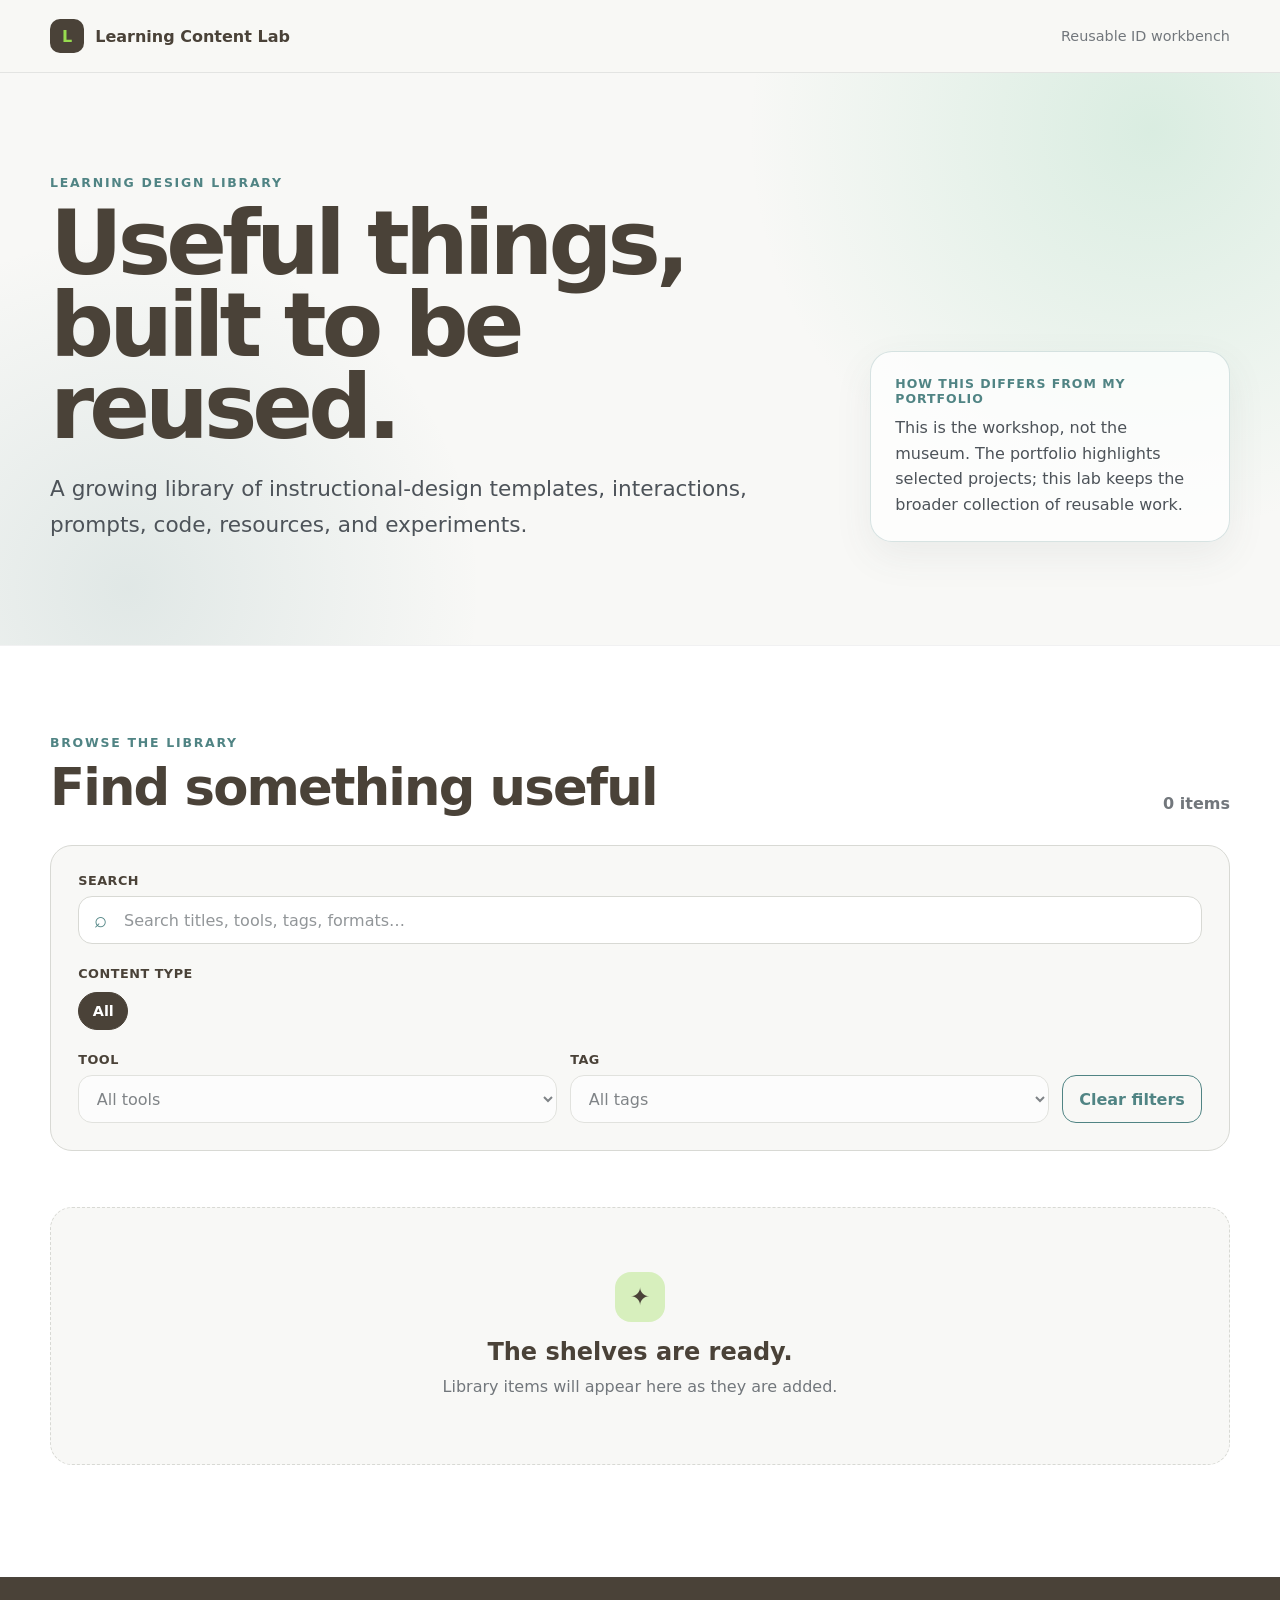
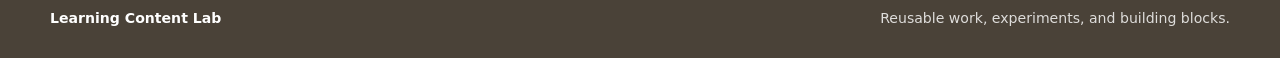
==== index.html @ 2f80a3a1 "Build Phase 3 public library interface" ====
<!doctype html>
<html lang="en">
<head>
  <meta charset="utf-8">
  <meta name="viewport" content="width=device-width, initial-scale=1">
  <meta name="description" content="Browse reusable instructional-design templates, interactions, prompts, code, resources, and experiments.">
  <meta name="theme-color" content="#f8f8f6">
  <title>Learning Content Lab</title>
  <link rel="stylesheet" href="css/styles.css">
</head>
<body>
  <header class="site-header">
    <div class="page-shell header-inner">
      <a class="brand" href="./" aria-label="Learning Content Lab home">
        <span class="brand-mark" aria-hidden="true">L</span>
        <span>Learning Content Lab</span>
      </a>
      <span class="header-note">Reusable ID workbench</span>
    </div>
  </header>

  <main>
    <section class="hero">
      <div class="page-shell hero-grid">
        <div>
          <p class="eyebrow">Learning design library</p>
          <h1>Useful things, built to be reused.</h1>
          <p class="lede">A growing library of instructional-design templates, interactions, prompts, code, resources, and experiments.</p>
        </div>
        <aside class="hero-note" aria-label="About this library">
          <p class="hero-note-label">How this differs from my portfolio</p>
          <p>This is the workshop, not the museum. The portfolio highlights selected projects; this lab keeps the broader collection of reusable work.</p>
        </aside>
      </div>
    </section>

    <section class="library-section" aria-labelledby="library-heading">
      <div class="page-shell">
        <div class="section-heading">
          <div>
            <p class="eyebrow">Browse the library</p>
            <h2 id="library-heading">Find something useful</h2>
          </div>
          <p id="results-count" class="results-count" aria-live="polite">Loading library…</p>
        </div>

        <div class="controls" aria-label="Library filters">
          <div class="search-field">
            <label for="library-search">Search</label>
            <div class="search-input-wrap">
              <span class="search-icon" aria-hidden="true">⌕</span>
              <input id="library-search" type="search" placeholder="Search titles, tools, tags, formats…" autocomplete="off">
            </div>
          </div>

          <div class="filter-group filter-group-wide">
            <span class="filter-label">Content type</span>
            <div id="content-type-filters" class="filter-pills" role="group" aria-label="Filter by content type">
              <button class="filter-pill is-active" type="button" data-value="all" aria-pressed="true">All</button>
            </div>
          </div>

          <div class="filter-row">
            <div class="select-field">
              <label for="tool-filter">Tool</label>
              <select id="tool-filter">
                <option value="all">All tools</option>
              </select>
            </div>
            <div class="select-field">
              <label for="tag-filter">Tag</label>
              <select id="tag-filter">
                <option value="all">All tags</option>
              </select>
            </div>
            <button id="clear-filters" class="clear-button" type="button">Clear filters</button>
          </div>
        </div>

        <div id="load-error" class="notice notice-error" hidden role="alert">
          <strong>The library could not be loaded.</strong>
          <span>Try refreshing the page. If the problem continues, the library data may need validation.</span>
        </div>

        <div id="library-grid" class="library-grid" aria-live="polite"></div>

        <div id="empty-state" class="empty-state" hidden>
          <span class="empty-mark" aria-hidden="true">✦</span>
          <h3 id="empty-title">The shelves are ready.</h3>
          <p id="empty-copy">Library items will appear here as they are added.</p>
        </div>

        <noscript>
          <div class="notice">JavaScript is required to browse and filter this library.</div>
        </noscript>
      </div>
    </section>
  </main>

  <footer class="site-footer">
    <div class="page-shell footer-inner">
      <p>Learning Content Lab</p>
      <p>Reusable work, experiments, and building blocks.</p>
    </div>
  </footer>

  <script src="js/library.js"></script>
</body>
</html>
---- css/styles.css ----
:root {
  --taupe: #4A4238;
  --charcoal: #4D5359;
  --pine-blue: #508484;
  --mint-leaf: #79C99E;
  --yellow-green: #97DB4F;
  --paper: #f8f8f6;
  --white: #ffffff;
  --soft: #eeefeb;
  --line: #d8d9d4;
  --muted: #72777c;
  --shadow: 0 14px 38px rgba(77, 83, 89, 0.08);
  --radius: 22px;
}

* {
  box-sizing: border-box;
}

html {
  scroll-behavior: smooth;
}

body {
  margin: 0;
  min-height: 100vh;
  font-family: Inter, ui-sans-serif, system-ui, -apple-system, BlinkMacSystemFont, "Segoe UI", sans-serif;
  color: var(--charcoal);
  background: var(--paper);
}

button,
input,
select {
  font: inherit;
}

button,
select {
  cursor: pointer;
}

button:focus-visible,
input:focus-visible,
select:focus-visible,
a:focus-visible {
  outline: 3px solid var(--yellow-green);
  outline-offset: 3px;
}

.page-shell {
  width: min(1180px, calc(100% - 2rem));
  margin: 0 auto;
}

.site-header {
  border-bottom: 1px solid rgba(77, 83, 89, 0.12);
  background: rgba(248, 248, 246, 0.94);
}

.header-inner,
.footer-inner {
  display: flex;
  align-items: center;
  justify-content: space-between;
  gap: 1rem;
}

.header-inner {
  min-height: 72px;
}

.brand {
  display: inline-flex;
  align-items: center;
  gap: 0.7rem;
  color: var(--taupe);
  font-weight: 800;
  text-decoration: none;
}

.brand-mark {
  display: grid;
  width: 34px;
  height: 34px;
  place-items: center;
  border-radius: 10px;
  background: var(--taupe);
  color: var(--yellow-green);
  font-weight: 900;
}

.header-note {
  color: var(--muted);
  font-size: 0.9rem;
}

.hero {
  padding: clamp(4rem, 8vw, 7rem) 0;
  background:
    radial-gradient(circle at 90% 10%, rgba(121, 201, 158, 0.24), transparent 32%),
    radial-gradient(circle at 10% 90%, rgba(80, 132, 132, 0.14), transparent 28%),
    var(--paper);
}

.hero-grid {
  display: grid;
  grid-template-columns: minmax(0, 1.55fr) minmax(280px, 0.75fr);
  gap: clamp(2rem, 6vw, 5rem);
  align-items: end;
}

.eyebrow {
  margin: 0 0 0.7rem;
  color: var(--pine-blue);
  font-size: 0.78rem;
  font-weight: 850;
  letter-spacing: 0.14em;
  text-transform: uppercase;
}

h1,
h2,
h3,
p {
  margin-top: 0;
}

h1 {
  max-width: 800px;
  margin-bottom: 1.4rem;
  color: var(--taupe);
  font-size: clamp(3rem, 7vw, 6.4rem);
  line-height: 0.92;
  letter-spacing: -0.055em;
}

h2 {
  margin-bottom: 0;
  color: var(--taupe);
  font-size: clamp(2rem, 4vw, 3.4rem);
  line-height: 1;
  letter-spacing: -0.035em;
}

.lede {
  max-width: 720px;
  margin-bottom: 0;
  color: var(--charcoal);
  font-size: clamp(1.08rem, 2vw, 1.35rem);
  line-height: 1.65;
}

.hero-note {
  padding: 1.5rem;
  border: 1px solid rgba(80, 132, 132, 0.22);
  border-radius: var(--radius);
  background: rgba(255, 255, 255, 0.7);
  box-shadow: var(--shadow);
}

.hero-note p:last-child {
  margin-bottom: 0;
  line-height: 1.6;
}

.hero-note-label {
  margin-bottom: 0.55rem;
  color: var(--pine-blue);
  font-size: 0.78rem;
  font-weight: 800;
  letter-spacing: 0.08em;
  text-transform: uppercase;
}

.library-section {
  padding: clamp(3.5rem, 7vw, 6rem) 0 7rem;
  border-top: 1px solid rgba(77, 83, 89, 0.08);
  background: var(--white);
}

.section-heading {
  display: flex;
  align-items: end;
  justify-content: space-between;
  gap: 2rem;
  margin-bottom: 2rem;
}

.results-count {
  margin: 0;
  color: var(--muted);
  font-weight: 700;
  white-space: nowrap;
}

.controls {
  display: grid;
  gap: 1.4rem;
  margin-bottom: 2rem;
  padding: clamp(1.15rem, 3vw, 1.7rem);
  border: 1px solid var(--line);
  border-radius: var(--radius);
  background: var(--paper);
}

.search-field,
.select-field {
  display: grid;
  gap: 0.5rem;
}

.search-field label,
.select-field label,
.filter-label {
  color: var(--taupe);
  font-size: 0.8rem;
  font-weight: 800;
  letter-spacing: 0.04em;
  text-transform: uppercase;
}

.search-input-wrap {
  position: relative;
}

.search-icon {
  position: absolute;
  top: 50%;
  left: 1rem;
  transform: translateY(-52%);
  color: var(--pine-blue);
  font-size: 1.4rem;
  pointer-events: none;
}

input[type="search"],
select {
  width: 100%;
  min-height: 48px;
  border: 1px solid var(--line);
  border-radius: 14px;
  color: var(--charcoal);
  background: var(--white);
}

input[type="search"] {
  padding: 0.75rem 1rem 0.75rem 2.8rem;
}

select {
  padding: 0.7rem 2.3rem 0.7rem 0.85rem;
}

input[type="search"]::placeholder {
  color: #929699;
}

.filter-group {
  display: grid;
  gap: 0.65rem;
}

.filter-pills {
  display: flex;
  flex-wrap: wrap;
  gap: 0.55rem;
}

.filter-pill {
  min-height: 38px;
  padding: 0.55rem 0.85rem;
  border: 1px solid var(--line);
  border-radius: 999px;
  color: var(--charcoal);
  background: var(--white);
  font-size: 0.9rem;
  font-weight: 700;
}

.filter-pill:hover {
  border-color: var(--pine-blue);
}

.filter-pill.is-active {
  border-color: var(--taupe);
  color: var(--white);
  background: var(--taupe);
}

.filter-row {
  display: grid;
  grid-template-columns: minmax(0, 1fr) minmax(0, 1fr) auto;
  gap: 0.85rem;
  align-items: end;
}

.clear-button {
  min-height: 48px;
  padding: 0.7rem 1rem;
  border: 1px solid var(--pine-blue);
  border-radius: 14px;
  color: var(--pine-blue);
  background: transparent;
  font-weight: 800;
}

.clear-button:hover {
  color: var(--white);
  background: var(--pine-blue);
}

.library-grid {
  display: grid;
  grid-template-columns: repeat(3, minmax(0, 1fr));
  gap: 1.2rem;
}

.library-card {
  display: flex;
  min-width: 0;
  min-height: 310px;
  flex-direction: column;
  padding: 1.45rem;
  border: 1px solid var(--line);
  border-radius: var(--radius);
  background: var(--white);
  box-shadow: 0 6px 20px rgba(77, 83, 89, 0.04);
}

.library-card:hover {
  transform: translateY(-2px);
  border-color: rgba(80, 132, 132, 0.55);
  box-shadow: var(--shadow);
}

.library-card.is-archived {
  opacity: 0.72;
  background: #f4f4f1;
}

.card-topline {
  display: flex;
  align-items: center;
  justify-content: space-between;
  gap: 0.75rem;
  margin-bottom: 1.25rem;
}

.card-type {
  color: var(--pine-blue);
  font-size: 0.76rem;
  font-weight: 850;
  letter-spacing: 0.07em;
  text-transform: uppercase;
}

.status-badge {
  flex: 0 0 auto;
  padding: 0.34rem 0.6rem;
  border-radius: 999px;
  color: var(--taupe);
  background: rgba(151, 219, 79, 0.28);
  font-size: 0.72rem;
  font-weight: 850;
  text-transform: capitalize;
}

.status-badge[data-status="experimental"] {
  background: rgba(121, 201, 158, 0.24);
}

.status-badge[data-status="archived"] {
  color: var(--muted);
  background: var(--soft);
}

.card-title {
  margin-bottom: 0.7rem;
  color: var(--taupe);
  font-size: 1.35rem;
  line-height: 1.15;
  letter-spacing: -0.02em;
}

.card-summary {
  margin-bottom: 1.2rem;
  color: var(--charcoal);
  line-height: 1.6;
}

.card-meta {
  display: grid;
  gap: 0.55rem;
  margin-top: auto;
  padding-top: 1rem;
  border-top: 1px solid var(--soft);
}

.meta-line {
  display: flex;
  flex-wrap: wrap;
  gap: 0.35rem 0.5rem;
  align-items: baseline;
  font-size: 0.84rem;
}

.meta-label {
  color: var(--muted);
  font-weight: 750;
}

.tag-list {
  display: flex;
  flex-wrap: wrap;
  gap: 0.4rem;
  margin-top: 0.9rem;
}

.tag-chip {
  padding: 0.3rem 0.5rem;
  border-radius: 8px;
  color: #405e5e;
  background: rgba(121, 201, 158, 0.17);
  font-size: 0.74rem;
  font-weight: 700;
}

.empty-state,
.notice {
  margin-top: 1.5rem;
  padding: clamp(2rem, 5vw, 4rem);
  border: 1px dashed var(--line);
  border-radius: var(--radius);
  text-align: center;
  background: var(--paper);
}

.empty-mark {
  display: inline-grid;
  width: 50px;
  height: 50px;
  margin-bottom: 1rem;
  place-items: center;
  border-radius: 16px;
  color: var(--taupe);
  background: rgba(151, 219, 79, 0.34);
  font-size: 1.5rem;
}

.empty-state h3 {
  margin-bottom: 0.5rem;
  color: var(--taupe);
  font-size: 1.5rem;
}

.empty-state p,
.notice span {
  margin-bottom: 0;
  color: var(--muted);
  line-height: 1.6;
}

.notice-error {
  border-style: solid;
  border-color: #d8aaaa;
  color: #7c3333;
  background: #fff6f6;
}

.notice-error strong,
.notice-error span {
  display: block;
}

.site-footer {
  padding: 2rem 0;
  border-top: 1px solid rgba(77, 83, 89, 0.12);
  background: var(--taupe);
  color: rgba(255, 255, 255, 0.82);
}

.footer-inner p {
  margin: 0;
  font-size: 0.88rem;
}

.footer-inner p:first-child {
  color: var(--white);
  font-weight: 800;
}

[hidden] {
  display: none !important;
}

@media (max-width: 900px) {
  .hero-grid {
    grid-template-columns: 1fr;
  }

  .hero-note {
    max-width: 620px;
  }

  .library-grid {
    grid-template-columns: repeat(2, minmax(0, 1fr));
  }
}

@media (max-width: 680px) {
  .page-shell {
    width: min(100% - 1.2rem, 1180px);
  }

  .header-note {
    display: none;
  }

  .hero {
    padding: 3.5rem 0;
  }

  h1 {
    font-size: clamp(2.8rem, 15vw, 4.4rem);
  }

  .section-heading,
  .footer-inner {
    align-items: flex-start;
    flex-direction: column;
  }

  .filter-row,
  .library-grid {
    grid-template-columns: 1fr;
  }

  .clear-button {
    width: 100%;
  }

  .library-card {
    min-height: 0;
  }
}

@media (prefers-reduced-motion: no-preference) {
  .library-card,
  .clear-button,
  .filter-pill {
    transition: transform 150ms ease, box-shadow 150ms ease, border-color 150ms ease, color 150ms ease, background-color 150ms ease;
  }
}
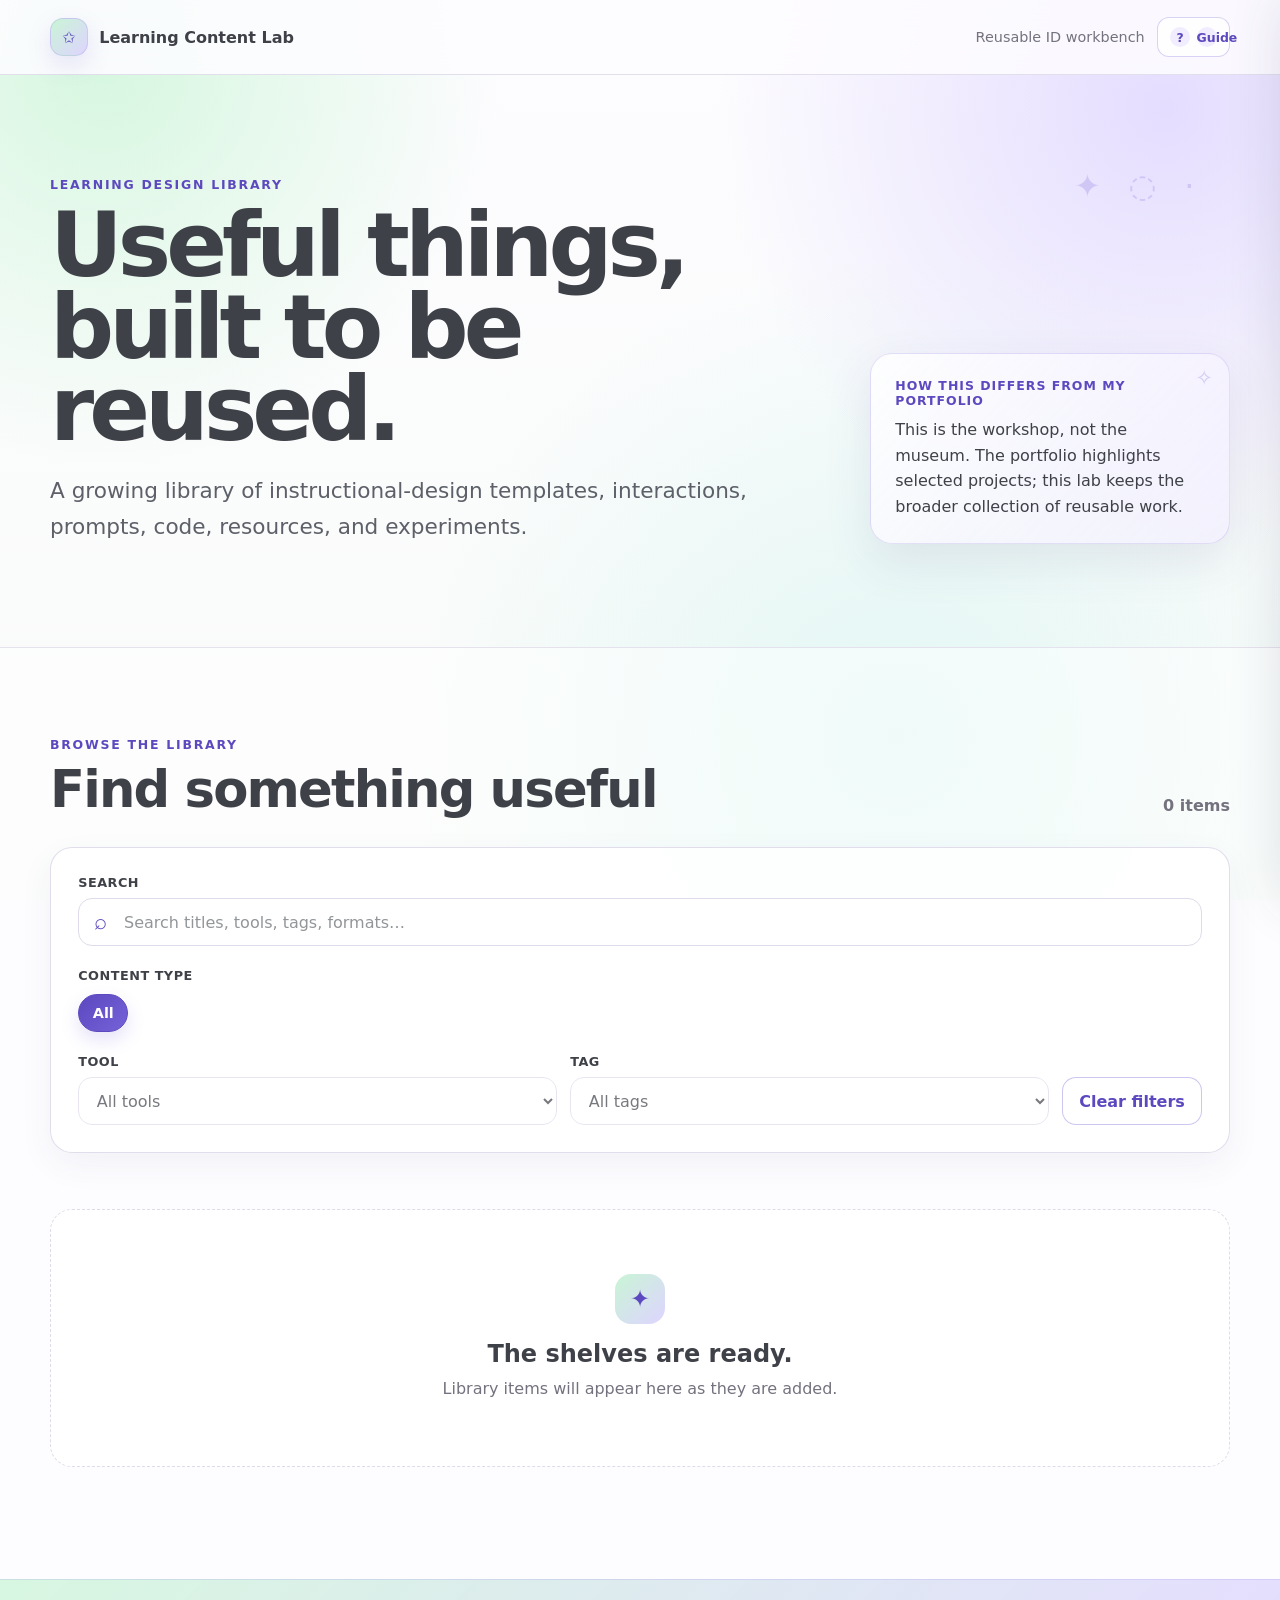
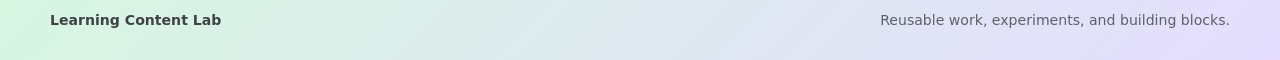
==== commit 50c13069: "Refresh public Lab design and add visitor guide" ====
--- a/index.html
+++ b/index.html
@@ -4,20 +4,58 @@
   <meta charset="utf-8">
   <meta name="viewport" content="width=device-width, initial-scale=1">
   <meta name="description" content="Browse reusable instructional-design templates, interactions, prompts, code, resources, and experiments.">
-  <meta name="theme-color" content="#f8f8f6">
+  <meta name="theme-color" content="#fbfaff">
   <title>Learning Content Lab</title>
   <link rel="stylesheet" href="css/styles.css">
+  <link rel="stylesheet" href="css/item-pages.css">
+  <link rel="stylesheet" href="css/card-thumbnails.css">
+  <link rel="stylesheet" href="css/public-lab-theme.css">
 </head>
 <body>
   <header class="site-header">
     <div class="page-shell header-inner">
       <a class="brand" href="./" aria-label="Learning Content Lab home">
-        <span class="brand-mark" aria-hidden="true">L</span>
+        <span class="brand-mark" aria-hidden="true">✩</span>
         <span>Learning Content Lab</span>
       </a>
-      <span class="header-note">Reusable ID workbench</span>
+      <div class="public-header-actions">
+        <span class="header-note">Reusable ID workbench</span>
+        <button class="public-guide-button" type="button" data-public-guide-open><span aria-hidden="true">?</span><span class="guide-label">Guide</span></button>
+      </div>
     </div>
   </header>
+
+  <div class="public-guide-scrim" data-public-guide-scrim hidden></div>
+  <aside class="public-guide-drawer" data-public-guide aria-hidden="true" aria-label="Learning Content Lab guide">
+    <div class="public-guide-drawer-header">
+      <div><p class="eyebrow">Visitor guide</p><h2>How to use the Lab</h2></div>
+      <button class="public-guide-close" type="button" data-public-guide-close aria-label="Close guide">×</button>
+    </div>
+    <p class="public-guide-intro">The Learning Content Lab is a public library of reusable instructional-design work: templates, interactions, prompts, job aids, code, frameworks, experiments, and other building blocks.</p>
+
+    <section class="public-guide-section">
+      <h3>Finding something useful</h3>
+      <ul class="public-guide-list">
+        <li><span>1</span><div><strong>Search naturally.</strong> Try a topic, tool, format, skill, or interaction type.</div></li>
+        <li><span>2</span><div><strong>Narrow it down.</strong> Filter by content type, tool, or tag when the library gets crowded.</div></li>
+        <li><span>3</span><div><strong>Open an item.</strong> Each item page can include a live preview, usage notes, reusable source files, and downloads.</div></li>
+      </ul>
+    </section>
+
+    <section class="public-guide-section">
+      <h3>What the status means</h3>
+      <div class="public-guide-legend">
+        <div><strong>Stable</strong><span>Ready to reuse, adapt, or share.</span></div>
+        <div><strong>Experimental</strong><span>Useful work that is still being tested or refined.</span></div>
+        <div><strong>Archived</strong><span>Kept for reference, but not actively maintained or recommended.</span></div>
+      </div>
+    </section>
+
+    <section class="public-guide-section">
+      <h3>Lab vs. portfolio</h3>
+      <p>The portfolio is the curated highlight reel. This Lab is the broader workbench: reusable pieces, experiments, templates, and practical building blocks that may never need a full case study.</p>
+    </section>
+  </aside>
 
   <main>
     <section class="hero">
@@ -105,5 +143,6 @@
   </footer>
 
   <script src="js/library.js"></script>
+  <script src="js/public-guide.js"></script>
 </body>
-</html>
+</html>
--- a/css/item-pages.css
+++ b/css/item-pages.css
@@ -0,0 +1,326 @@
+.card-actions {
+  display: flex;
+  margin-top: 1rem;
+  padding-top: 0.25rem;
+}
+
+.card-action-link,
+.button-link,
+.header-back {
+  display: inline-flex;
+  align-items: center;
+  justify-content: center;
+  min-height: 42px;
+  padding: 0.65rem 0.9rem;
+  border: 1px solid var(--pine-blue);
+  border-radius: 12px;
+  color: var(--pine-blue);
+  background: transparent;
+  font-weight: 800;
+  text-decoration: none;
+}
+
+.card-action-link:hover,
+.button-link:hover,
+.header-back:hover {
+  color: var(--white);
+  background: var(--pine-blue);
+}
+
+.card-action-link {
+  width: 100%;
+}
+
+.header-back {
+  min-height: 38px;
+  font-size: 0.86rem;
+}
+
+.item-hero {
+  padding: clamp(3.5rem, 7vw, 6.5rem) 0;
+  background:
+    radial-gradient(circle at 88% 10%, rgba(121, 201, 158, 0.24), transparent 30%),
+    var(--paper);
+}
+
+.item-hero-grid,
+.item-content-grid {
+  display: grid;
+  grid-template-columns: minmax(0, 1.6fr) minmax(280px, 0.7fr);
+  gap: clamp(2rem, 6vw, 5rem);
+}
+
+.item-hero-grid {
+  align-items: end;
+}
+
+.item-topline {
+  display: flex;
+  align-items: center;
+  gap: 0.75rem;
+  margin-bottom: 1rem;
+}
+
+.item-title {
+  max-width: 900px;
+  margin-bottom: 1.25rem;
+  font-size: clamp(2.8rem, 6vw, 5.8rem);
+}
+
+.item-summary {
+  max-width: 760px;
+  margin-bottom: 0;
+  font-size: clamp(1.05rem, 2vw, 1.3rem);
+  line-height: 1.65;
+}
+
+.item-actions {
+  display: flex;
+  flex-wrap: wrap;
+  gap: 0.7rem;
+  margin-top: 1.6rem;
+}
+
+.button-link-primary {
+  border-color: var(--taupe);
+  color: var(--white);
+  background: var(--taupe);
+}
+
+.button-link-primary:hover {
+  border-color: var(--pine-blue);
+  background: var(--pine-blue);
+}
+
+.item-facts {
+  display: grid;
+  gap: 0;
+  margin: 0;
+  border: 1px solid var(--line);
+  border-radius: var(--radius);
+  overflow: hidden;
+  background: rgba(255, 255, 255, 0.72);
+  box-shadow: var(--shadow);
+}
+
+.item-facts div {
+  padding: 1rem 1.15rem;
+  border-bottom: 1px solid var(--line);
+}
+
+.item-facts div:last-child {
+  border-bottom: 0;
+}
+
+.item-facts dt,
+.section-kicker {
+  margin-bottom: 0.35rem;
+  color: var(--pine-blue);
+  font-size: 0.75rem;
+  font-weight: 850;
+  letter-spacing: 0.08em;
+  text-transform: uppercase;
+}
+
+.item-facts dd {
+  margin: 0;
+  color: var(--taupe);
+  font-weight: 750;
+  line-height: 1.5;
+}
+
+.item-content {
+  padding: clamp(3rem, 6vw, 5rem) 0 6rem;
+  border-top: 1px solid var(--line);
+  background: var(--white);
+}
+
+.item-content-grid {
+  align-items: start;
+}
+
+.item-section {
+  margin-bottom: 2rem;
+  padding: clamp(1.3rem, 3vw, 2rem);
+  border: 1px solid var(--line);
+  border-radius: var(--radius);
+  background: var(--paper);
+}
+
+.item-section h2 {
+  margin-bottom: 1.25rem;
+  font-size: clamp(1.65rem, 3vw, 2.4rem);
+}
+
+.item-copy {
+  margin-bottom: 0;
+  line-height: 1.7;
+}
+
+.item-thumbnail {
+  display: block;
+  width: 100%;
+  max-height: 520px;
+  margin-bottom: 2rem;
+  border: 1px solid var(--line);
+  border-radius: var(--radius);
+  object-fit: cover;
+}
+
+.preview-frame {
+  overflow: hidden;
+  min-height: 480px;
+  border: 1px solid var(--line);
+  border-radius: 16px;
+  background: var(--white);
+}
+
+.preview-frame iframe {
+  display: block;
+  width: 100%;
+  min-height: 620px;
+  border: 0;
+  background: var(--white);
+}
+
+.preview-placeholder {
+  padding: clamp(2rem, 5vw, 4rem);
+  border: 1px dashed var(--line);
+  border-radius: 16px;
+  text-align: center;
+  background: var(--white);
+}
+
+.preview-placeholder p {
+  margin: 0;
+  color: var(--muted);
+  line-height: 1.6;
+}
+
+.media-preview img,
+.video-preview video {
+  display: block;
+  width: 100%;
+  max-height: 680px;
+  border: 1px solid var(--line);
+  border-radius: 16px;
+  background: var(--white);
+  object-fit: contain;
+}
+
+.text-preview {
+  overflow: hidden;
+  border: 1px solid var(--line);
+  border-radius: 16px;
+  background: #282b2e;
+}
+
+.preview-file-label {
+  padding: 0.7rem 1rem;
+  border-bottom: 1px solid rgba(255, 255, 255, 0.1);
+  color: rgba(255, 255, 255, 0.72);
+  font-size: 0.8rem;
+  font-weight: 750;
+}
+
+.text-preview pre {
+  max-height: 620px;
+  margin: 0;
+  padding: 1.2rem;
+  overflow: auto;
+  color: #f5f5f2;
+  font: 0.86rem/1.6 ui-monospace, SFMono-Regular, Menlo, Monaco, Consolas, monospace;
+  white-space: pre-wrap;
+  word-break: break-word;
+}
+
+.preview-note {
+  margin: 0;
+  padding: 0.7rem 1rem;
+  color: rgba(255, 255, 255, 0.72);
+  font-size: 0.8rem;
+}
+
+.item-sidebar {
+  display: grid;
+  gap: 1rem;
+  position: sticky;
+  top: 1.5rem;
+}
+
+.sidebar-card {
+  padding: 1.25rem;
+  border: 1px solid var(--line);
+  border-radius: 18px;
+  background: var(--paper);
+}
+
+.sidebar-card .tag-list {
+  margin-top: 0.75rem;
+}
+
+.muted-copy {
+  margin: 0;
+  color: var(--muted);
+  line-height: 1.6;
+}
+
+.muted-copy code {
+  color: var(--taupe);
+}
+
+.file-list {
+  display: grid;
+  gap: 0.65rem;
+  margin: 0;
+  padding: 0;
+  list-style: none;
+}
+
+.file-list li {
+  display: flex;
+  align-items: center;
+  justify-content: space-between;
+  gap: 1rem;
+  padding: 0.8rem;
+  border: 1px solid var(--line);
+  border-radius: 12px;
+  background: var(--white);
+}
+
+.file-list span {
+  min-width: 0;
+  overflow-wrap: anywhere;
+}
+
+@media (max-width: 900px) {
+  .item-hero-grid,
+  .item-content-grid {
+    grid-template-columns: 1fr;
+  }
+
+  .item-sidebar {
+    position: static;
+  }
+}
+
+@media (max-width: 680px) {
+  .header-back {
+    padding-inline: 0.65rem;
+  }
+
+  .item-actions,
+  .file-list li {
+    align-items: stretch;
+    flex-direction: column;
+  }
+
+  .button-link {
+    width: 100%;
+  }
+
+  .preview-frame,
+  .preview-frame iframe {
+    min-height: 420px;
+  }
+}
--- a/css/card-thumbnails.css
+++ b/css/card-thumbnails.css
@@ -0,0 +1,5 @@
+.library-card { overflow: hidden; }
+.card-thumbnail-link { display: block; overflow: hidden; margin: -1.45rem -1.45rem 1.2rem; aspect-ratio: 16 / 9; border-bottom: 1px solid var(--line); background: var(--soft); }
+.card-thumbnail { display: block; width: 100%; height: 100%; object-fit: cover; transition: transform .22s ease; }
+.card-thumbnail-link:hover .card-thumbnail { transform: scale(1.015); }
+@media (prefers-reduced-motion: reduce) { .card-thumbnail { transition: none; } }
--- a/css/public-lab-theme.css
+++ b/css/public-lab-theme.css
@@ -0,0 +1,376 @@
+:root {
+  --ink: #3f4148;
+  --ink-soft: #5d6068;
+  --violet: #7561d8;
+  --violet-deep: #5d49bf;
+  --lavender: #ded4ff;
+  --lavender-soft: #f1edff;
+  --mint: #c9f5d5;
+  --mint-strong: #8de0aa;
+  --lime: #e2f7b5;
+  --aqua: #c8f2ed;
+  --paper: #fbfaff;
+  --white: #ffffff;
+  --soft: #f3f1f8;
+  --line: #dfdbea;
+  --muted: #74727e;
+  --shadow: 0 18px 48px rgba(73, 59, 118, 0.10);
+  --radius: 22px;
+  --taupe: var(--ink);
+  --charcoal: var(--ink);
+  --pine-blue: var(--violet);
+  --mint-leaf: var(--mint-strong);
+  --yellow-green: var(--lime);
+}
+
+html { background: var(--paper); }
+body {
+  color: var(--ink);
+  background:
+    radial-gradient(circle at 8% 7%, rgba(201,245,213,.74), transparent 25rem),
+    radial-gradient(circle at 91% 12%, rgba(222,212,255,.78), transparent 28rem),
+    radial-gradient(circle at 70% 82%, rgba(200,242,237,.48), transparent 30rem),
+    linear-gradient(180deg, #fdfcff 0%, #f8fbf8 100%);
+  background-attachment: fixed;
+}
+body.public-guide-open { overflow: hidden; }
+
+button:focus-visible,
+input:focus-visible,
+select:focus-visible,
+a:focus-visible,
+summary:focus-visible {
+  outline: 3px solid rgba(117,97,216,.24);
+  outline-offset: 3px;
+}
+
+.site-header {
+  position: sticky;
+  top: 0;
+  z-index: 30;
+  border-bottom: 1px solid rgba(223,219,234,.88);
+  background: rgba(253,252,255,.88);
+  backdrop-filter: blur(18px);
+}
+.header-inner { min-height: 74px; }
+.brand { color: var(--ink); font-weight: 860; }
+.brand-mark {
+  width: 38px;
+  height: 38px;
+  border: 1px solid rgba(117,97,216,.18);
+  border-radius: 13px;
+  color: var(--violet-deep);
+  background: linear-gradient(135deg, var(--mint), var(--lavender));
+  box-shadow: 0 9px 24px rgba(117,97,216,.16);
+}
+.public-header-actions {
+  display: flex;
+  align-items: center;
+  gap: .75rem;
+}
+.header-note { color: var(--muted); }
+.public-guide-button,
+.header-back {
+  display: inline-flex;
+  align-items: center;
+  justify-content: center;
+  gap: .4rem;
+  min-height: 40px;
+  padding: .56rem .78rem;
+  border: 1px solid rgba(117,97,216,.28);
+  border-radius: 12px;
+  color: var(--violet-deep);
+  background: rgba(255,255,255,.76);
+  font-weight: 800;
+  text-decoration: none;
+}
+.public-guide-button:hover,
+.header-back:hover {
+  color: var(--violet-deep);
+  background: var(--lavender-soft);
+}
+.public-guide-button span {
+  display: grid;
+  place-items: center;
+  width: 20px;
+  height: 20px;
+  border-radius: 50%;
+  background: var(--lavender-soft);
+  font-size: .78rem;
+}
+
+.hero,
+.item-hero {
+  position: relative;
+  overflow: hidden;
+  background: transparent;
+}
+.hero::after,
+.item-hero::after {
+  content: "✦   ◌   ·";
+  position: absolute;
+  right: 6%;
+  top: 16%;
+  color: rgba(117,97,216,.22);
+  font-size: clamp(1.2rem, 3vw, 2rem);
+  letter-spacing: .55rem;
+  pointer-events: none;
+}
+.hero-grid,
+.item-hero-grid { position: relative; z-index: 1; }
+.eyebrow,
+.card-type,
+.hero-note-label,
+.item-facts dt,
+.section-kicker { color: var(--violet-deep); }
+h1,
+h2,
+h3,
+.card-title,
+.item-facts dd { color: var(--ink); }
+.lede,
+.item-summary { color: var(--ink-soft); }
+.hero-note,
+.item-facts {
+  border-color: rgba(117,97,216,.18);
+  background: linear-gradient(135deg, rgba(255,255,255,.82), rgba(241,237,255,.66));
+  box-shadow: var(--shadow);
+}
+.hero-note { position: relative; overflow: hidden; }
+.hero-note::before {
+  content: "✧";
+  position: absolute;
+  right: 1rem;
+  top: .75rem;
+  color: rgba(117,97,216,.28);
+  font-size: 1.3rem;
+}
+
+.library-section,
+.item-content {
+  border-top: 1px solid rgba(223,219,234,.78);
+  background: rgba(255,255,255,.48);
+}
+.controls,
+.item-section,
+.sidebar-card {
+  border-color: rgba(223,219,234,.92);
+  background: rgba(255,255,255,.80);
+  box-shadow: 0 12px 34px rgba(73,59,118,.06);
+}
+input[type="search"],
+select {
+  border-color: var(--line);
+  color: var(--ink);
+  background: rgba(255,255,255,.92);
+}
+input[type="search"]:focus,
+select:focus { border-color: var(--violet); }
+.search-icon { color: var(--violet-deep); }
+
+.filter-pill {
+  border-color: var(--line);
+  color: var(--ink-soft);
+  background: rgba(255,255,255,.86);
+}
+.filter-pill:hover { border-color: rgba(117,97,216,.45); }
+.filter-pill.is-active {
+  border-color: var(--violet-deep);
+  color: white;
+  background: linear-gradient(135deg, var(--violet-deep), var(--violet));
+  box-shadow: 0 8px 18px rgba(117,97,216,.18);
+}
+.clear-button {
+  border-color: rgba(117,97,216,.36);
+  color: var(--violet-deep);
+  background: rgba(255,255,255,.66);
+}
+.clear-button:hover {
+  color: var(--violet-deep);
+  background: var(--lavender-soft);
+}
+
+.library-card {
+  border-color: rgba(223,219,234,.92);
+  background: rgba(255,255,255,.90);
+  box-shadow: 0 10px 28px rgba(73,59,118,.06);
+}
+.library-card:hover {
+  border-color: rgba(117,97,216,.36);
+  box-shadow: var(--shadow);
+}
+.library-card.is-archived { background: rgba(244,243,247,.88); }
+.status-badge { color: var(--ink); background: var(--mint); }
+.status-badge[data-status="experimental"] { background: var(--lime); }
+.status-badge[data-status="archived"] { color: var(--muted); background: var(--soft); }
+.card-summary { color: var(--ink-soft); }
+.card-meta { border-color: rgba(223,219,234,.72); }
+.tag-chip {
+  color: var(--violet-deep);
+  background: linear-gradient(135deg, rgba(201,245,213,.64), rgba(222,212,255,.58));
+}
+.card-action-link,
+.button-link {
+  border-color: rgba(117,97,216,.38);
+  color: var(--violet-deep);
+  background: rgba(255,255,255,.72);
+}
+.card-action-link:hover,
+.button-link:hover {
+  color: var(--violet-deep);
+  background: var(--lavender-soft);
+}
+.button-link-primary {
+  border-color: var(--violet-deep);
+  color: white;
+  background: linear-gradient(135deg, var(--violet-deep), var(--violet));
+  box-shadow: 0 9px 22px rgba(117,97,216,.20);
+}
+.button-link-primary:hover {
+  border-color: var(--violet-deep);
+  color: white;
+  background: linear-gradient(135deg, var(--violet-deep), var(--violet));
+  box-shadow: 0 12px 26px rgba(117,97,216,.24);
+}
+
+.empty-state,
+.notice,
+.preview-placeholder {
+  border-color: var(--line);
+  background: rgba(255,255,255,.78);
+}
+.empty-mark {
+  color: var(--violet-deep);
+  background: linear-gradient(135deg, var(--mint), var(--lavender));
+}
+.preview-frame,
+.media-preview img,
+.video-preview video,
+.item-thumbnail,
+.file-list li { border-color: var(--line); }
+.file-list li { background: rgba(255,255,255,.88); }
+.text-preview { border-color: rgba(117,97,216,.26); }
+
+.site-footer {
+  border-top: 1px solid rgba(117,97,216,.14);
+  color: var(--ink-soft);
+  background: linear-gradient(135deg, rgba(201,245,213,.72), rgba(222,212,255,.76));
+}
+.footer-inner p:first-child { color: var(--ink); }
+
+.public-guide-scrim {
+  position: fixed;
+  inset: 0;
+  z-index: 60;
+  background: rgba(48,43,68,.22);
+  backdrop-filter: blur(2px);
+}
+.public-guide-drawer {
+  position: fixed;
+  z-index: 70;
+  top: 0;
+  right: 0;
+  width: min(440px, 100%);
+  height: 100dvh;
+  padding: 1.4rem;
+  overflow-y: auto;
+  border-left: 1px solid var(--line);
+  background:
+    radial-gradient(circle at 85% 8%, rgba(222,212,255,.72), transparent 15rem),
+    radial-gradient(circle at 10% 92%, rgba(201,245,213,.62), transparent 16rem),
+    #fdfcff;
+  box-shadow: -18px 0 52px rgba(59,48,96,.16);
+  transform: translateX(105%);
+  transition: transform .22s ease;
+}
+.public-guide-drawer.is-open { transform: translateX(0); }
+.public-guide-drawer-header {
+  display: flex;
+  align-items: flex-start;
+  justify-content: space-between;
+  gap: 1rem;
+  padding-bottom: 1rem;
+  border-bottom: 1px solid var(--line);
+}
+.public-guide-drawer h2 { margin: .2rem 0 0; font-size: 2rem; }
+.public-guide-close {
+  display: grid;
+  place-items: center;
+  flex: 0 0 auto;
+  width: 40px;
+  height: 40px;
+  border: 1px solid var(--line);
+  border-radius: 50%;
+  color: var(--violet-deep);
+  background: rgba(255,255,255,.84);
+  font-size: 1.35rem;
+  cursor: pointer;
+}
+.public-guide-intro {
+  margin: 1.2rem 0;
+  color: var(--ink-soft);
+  line-height: 1.65;
+}
+.public-guide-section {
+  margin-top: 1rem;
+  padding: 1rem;
+  border: 1px solid rgba(223,219,234,.92);
+  border-radius: 16px;
+  background: rgba(255,255,255,.78);
+}
+.public-guide-section h3 { margin: 0 0 .5rem; font-size: 1rem; }
+.public-guide-section p { margin: 0; color: var(--ink-soft); line-height: 1.6; }
+.public-guide-list {
+  display: grid;
+  gap: .7rem;
+  margin: .7rem 0 0;
+  padding: 0;
+  list-style: none;
+}
+.public-guide-list li {
+  display: grid;
+  grid-template-columns: 28px 1fr;
+  gap: .65rem;
+  align-items: start;
+  color: var(--ink-soft);
+  line-height: 1.5;
+}
+.public-guide-list li > span {
+  display: grid;
+  place-items: center;
+  width: 28px;
+  height: 28px;
+  border-radius: 50%;
+  color: var(--violet-deep);
+  background: var(--lavender-soft);
+  font-size: .78rem;
+  font-weight: 850;
+}
+.public-guide-legend {
+  display: grid;
+  gap: .55rem;
+  margin-top: .65rem;
+}
+.public-guide-legend div {
+  display: grid;
+  grid-template-columns: 92px 1fr;
+  gap: .6rem;
+  align-items: baseline;
+  color: var(--ink-soft);
+  font-size: .9rem;
+}
+.public-guide-legend strong { color: var(--ink); }
+
+@media (max-width: 680px) {
+  .public-header-actions { margin-left: auto; }
+  .header-note { display: none; }
+  .public-guide-button { padding-inline: .7rem; }
+  .public-guide-button .guide-label { display: none; }
+  .public-guide-drawer { width: 100%; }
+  .hero::after,
+  .item-hero::after { right: 2%; top: 8%; opacity: .7; }
+}
+
+@media (prefers-reduced-motion: reduce) {
+  .public-guide-drawer { transition: none; }
+}
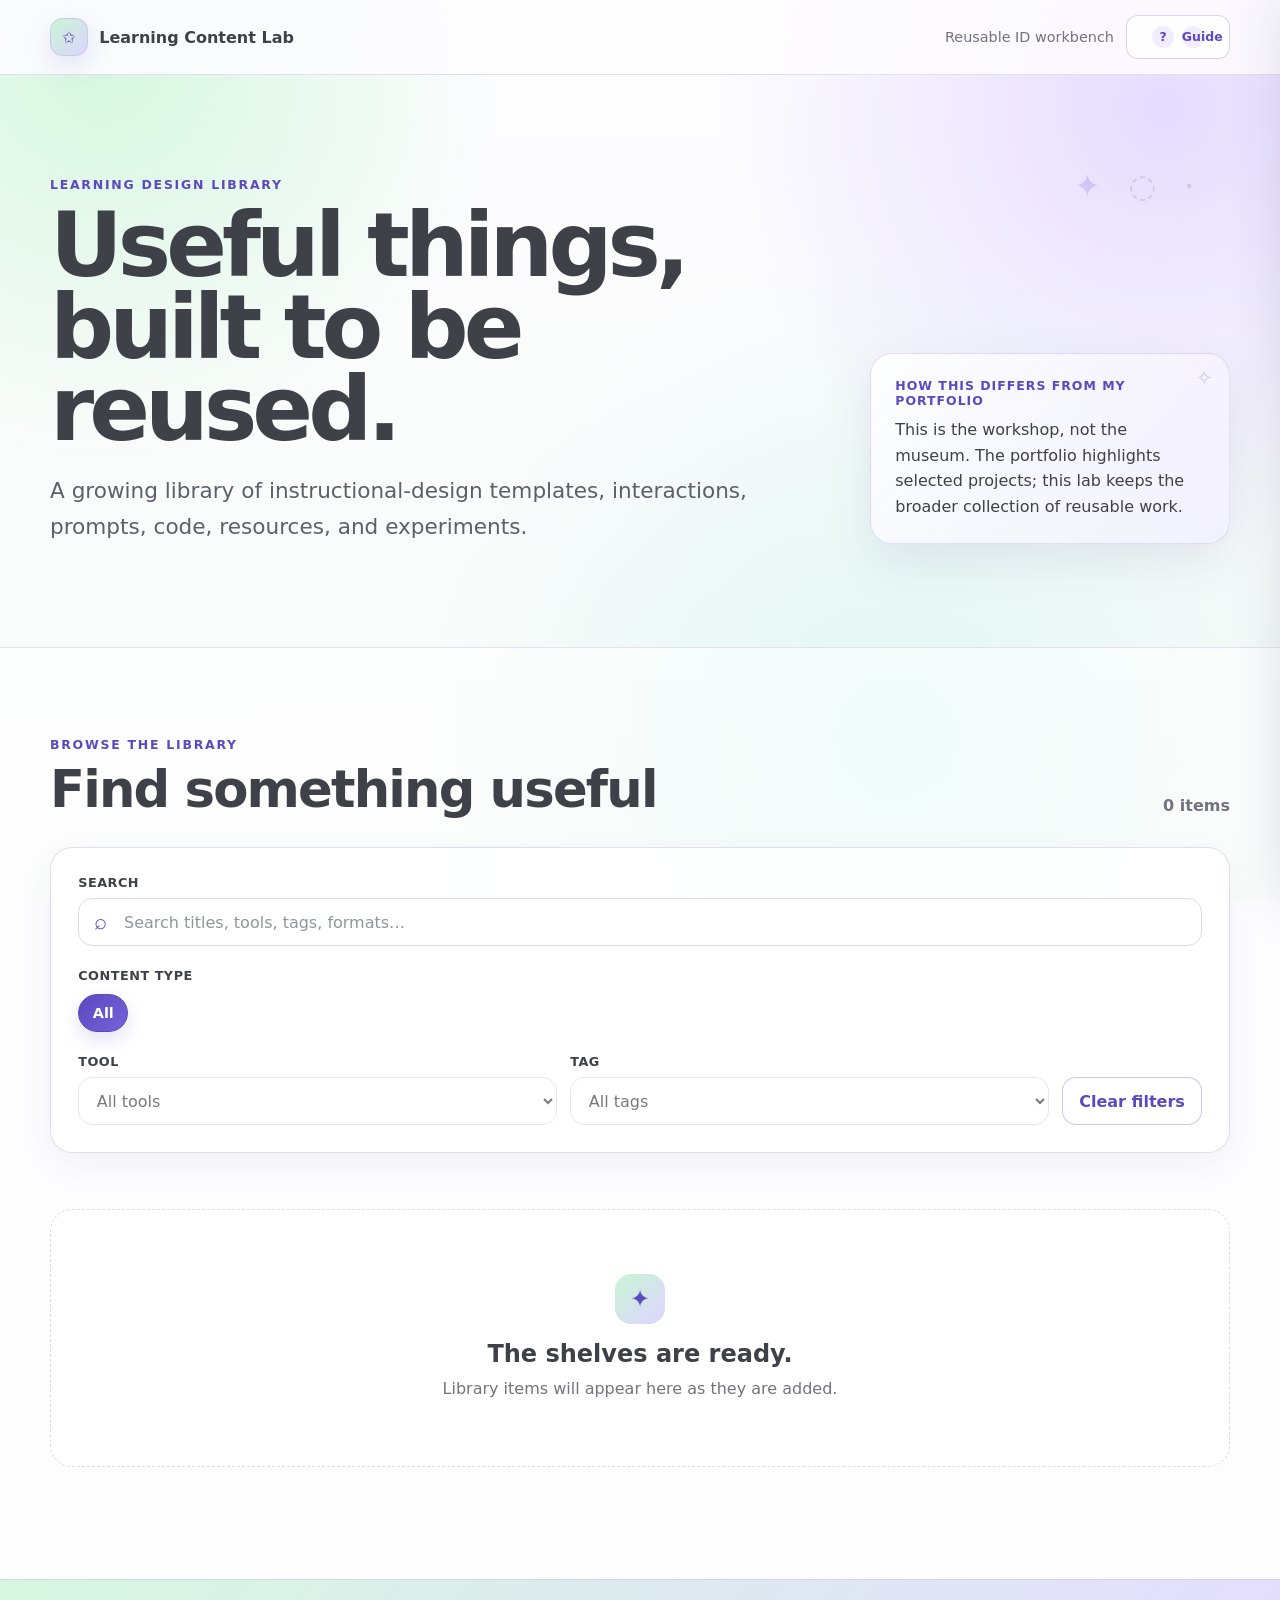
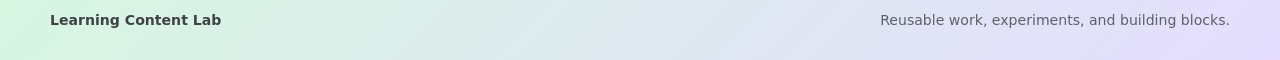
==== commit cabdee84: "Add Lab favicon to public site" ====
--- a/index.html
+++ b/index.html
@@ -6,6 +6,7 @@
   <meta name="description" content="Browse reusable instructional-design templates, interactions, prompts, code, resources, and experiments.">
   <meta name="theme-color" content="#fbfaff">
   <title>Learning Content Lab</title>
+  <link rel="icon" type="image/svg+xml" href="assets/site/favicon.svg">
   <link rel="stylesheet" href="css/styles.css">
   <link rel="stylesheet" href="css/item-pages.css">
   <link rel="stylesheet" href="css/card-thumbnails.css">
@@ -145,4 +146,4 @@
   <script src="js/library.js"></script>
   <script src="js/public-guide.js"></script>
 </body>
-</html>+</html>
--- a/css/item-pages.css
+++ b/css/item-pages.css
@@ -1,3 +1,5 @@
+@import url("public-lab-theme.css");
+
 .card-actions {
   display: flex;
   margin-top: 1rem;
--- a/css/public-lab-theme.css
+++ b/css/public-lab-theme.css
@@ -74,15 +74,21 @@
   display: inline-flex;
   align-items: center;
   justify-content: center;
-  gap: .4rem;
-  min-height: 40px;
-  padding: .56rem .78rem;
+  gap: .48rem;
+  min-height: 42px;
+  padding: .65rem 1rem;
   border: 1px solid rgba(117,97,216,.28);
   border-radius: 12px;
   color: var(--violet-deep);
   background: rgba(255,255,255,.76);
   font-weight: 800;
+  line-height: 1.1;
   text-decoration: none;
+  white-space: nowrap;
+}
+.public-guide-button {
+  min-width: 104px;
+  flex: 0 0 auto;
 }
 .public-guide-button:hover,
 .header-back:hover {
@@ -92,8 +98,9 @@
 .public-guide-button span {
   display: grid;
   place-items: center;
-  width: 20px;
-  height: 20px;
+  flex: 0 0 auto;
+  width: 22px;
+  height: 22px;
   border-radius: 50%;
   background: var(--lavender-soft);
   font-size: .78rem;
@@ -364,7 +371,11 @@
 @media (max-width: 680px) {
   .public-header-actions { margin-left: auto; }
   .header-note { display: none; }
-  .public-guide-button { padding-inline: .7rem; }
+  .public-guide-button {
+    width: 42px;
+    min-width: 42px;
+    padding: 0;
+  }
   .public-guide-button .guide-label { display: none; }
   .public-guide-drawer { width: 100%; }
   .hero::after,
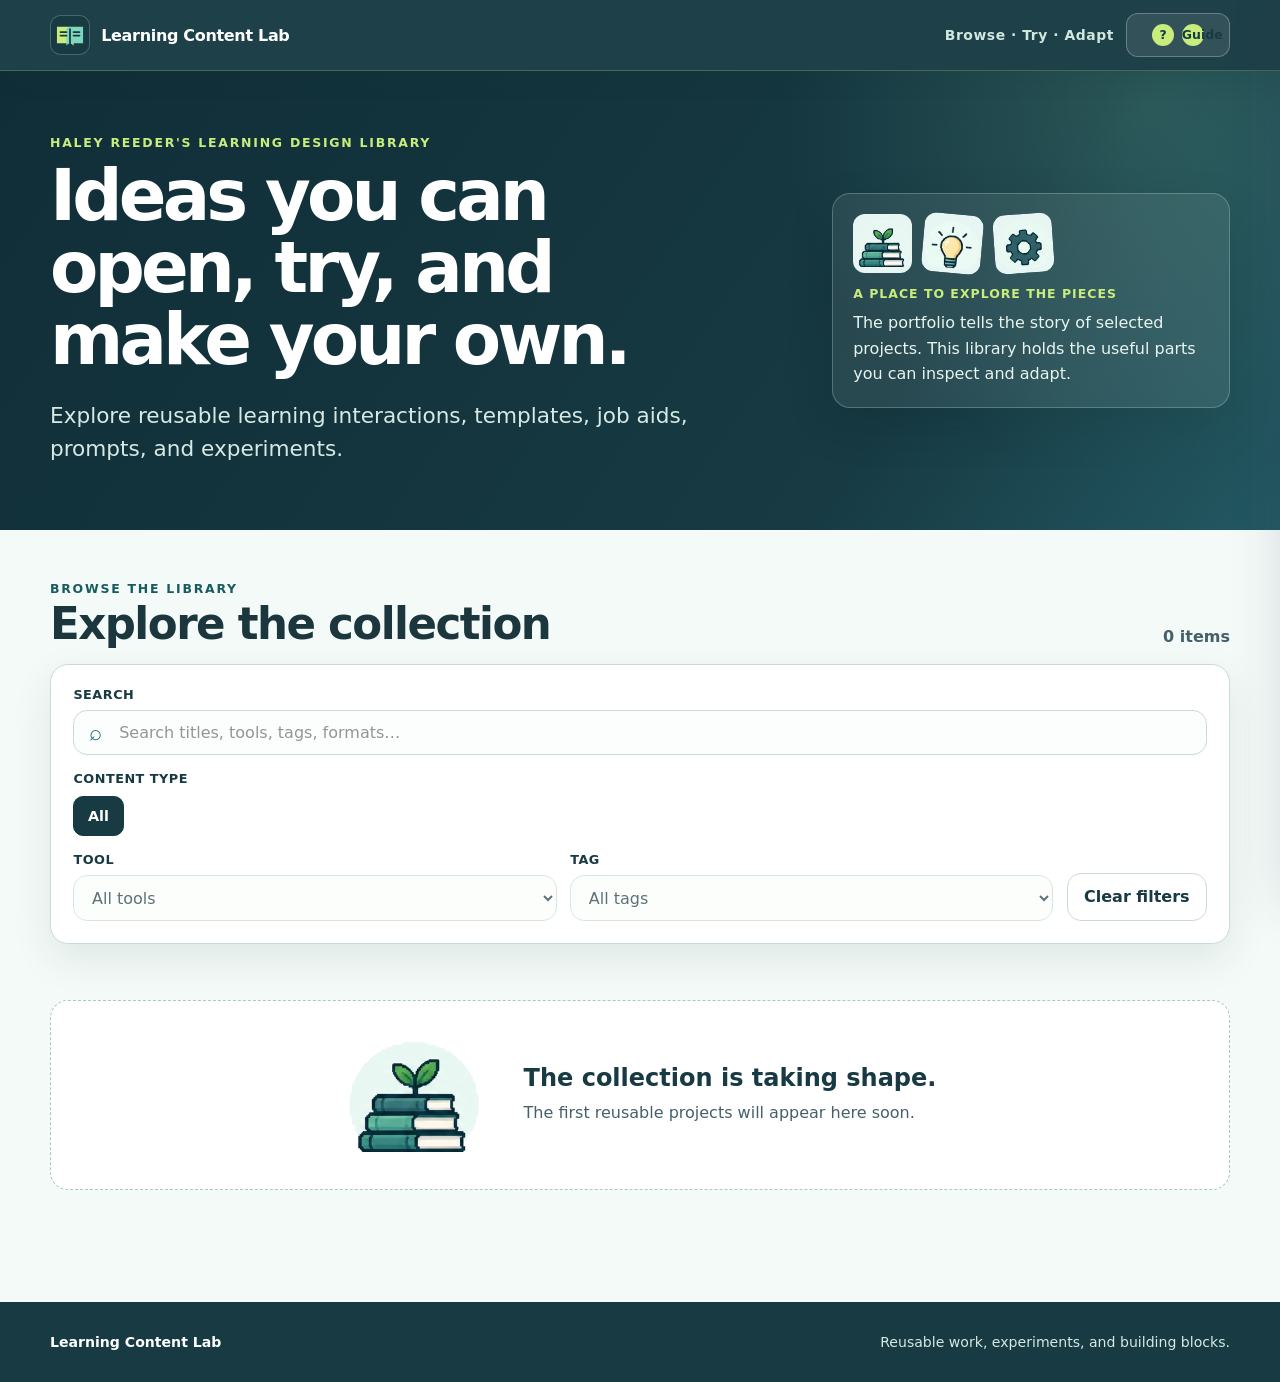
==== commit 6e6e4e7e: "Refresh Learning Content Lab and Manager theme" ====
--- a/index.html
+++ b/index.html
@@ -4,23 +4,25 @@
   <meta charset="utf-8">
   <meta name="viewport" content="width=device-width, initial-scale=1">
   <meta name="description" content="Browse reusable instructional-design templates, interactions, prompts, code, resources, and experiments.">
-  <meta name="theme-color" content="#fbfaff">
+  <meta name="theme-color" content="#173a43">
   <title>Learning Content Lab</title>
   <link rel="icon" type="image/svg+xml" href="assets/site/favicon.svg">
   <link rel="stylesheet" href="css/styles.css">
   <link rel="stylesheet" href="css/item-pages.css">
   <link rel="stylesheet" href="css/card-thumbnails.css">
   <link rel="stylesheet" href="css/public-lab-theme.css">
+  <link rel="stylesheet" href="css/studio-tokens.css">
+  <link rel="stylesheet" href="css/studio-public.css">
 </head>
 <body>
   <header class="site-header">
     <div class="page-shell header-inner">
       <a class="brand" href="./" aria-label="Learning Content Lab home">
-        <span class="brand-mark" aria-hidden="true">✩</span>
+        <span class="brand-mark" aria-hidden="true"><img src="assets/site/favicon.svg" alt=""></span>
         <span>Learning Content Lab</span>
       </a>
       <div class="public-header-actions">
-        <span class="header-note">Reusable ID workbench</span>
+        <span class="header-note">Browse · Try · Adapt</span>
         <button class="public-guide-button" type="button" data-public-guide-open><span aria-hidden="true">?</span><span class="guide-label">Guide</span></button>
       </div>
     </div>
@@ -62,13 +64,14 @@
     <section class="hero">
       <div class="page-shell hero-grid">
         <div>
-          <p class="eyebrow">Learning design library</p>
-          <h1>Useful things, built to be reused.</h1>
-          <p class="lede">A growing library of instructional-design templates, interactions, prompts, code, resources, and experiments.</p>
+          <p class="eyebrow">Haley Reeder's learning design library</p>
+          <h1>Ideas you can open, try, and make your own.</h1>
+          <p class="lede">Explore reusable learning interactions, templates, job aids, prompts, and experiments.</p>
         </div>
         <aside class="hero-note" aria-label="About this library">
-          <p class="hero-note-label">How this differs from my portfolio</p>
-          <p>This is the workshop, not the museum. The portfolio highlights selected projects; this lab keeps the broader collection of reusable work.</p>
+          <div class="hero-art" aria-hidden="true"><img src="assets/site/illustrations/learning.webp" alt=""><img src="assets/site/illustrations/ideas.webp" alt=""><img src="assets/site/illustrations/tools.webp" alt=""></div>
+          <p class="hero-note-label">A place to explore the pieces</p>
+          <p>The portfolio tells the story of selected projects. This library holds the useful parts you can inspect and adapt.</p>
         </aside>
       </div>
     </section>
@@ -78,7 +81,7 @@
         <div class="section-heading">
           <div>
             <p class="eyebrow">Browse the library</p>
-            <h2 id="library-heading">Find something useful</h2>
+            <h2 id="library-heading">Explore the collection</h2>
           </div>
           <p id="results-count" class="results-count" aria-live="polite">Loading library…</p>
         </div>
@@ -124,9 +127,9 @@
         <div id="library-grid" class="library-grid" aria-live="polite"></div>
 
         <div id="empty-state" class="empty-state" hidden>
-          <span class="empty-mark" aria-hidden="true">✦</span>
-          <h3 id="empty-title">The shelves are ready.</h3>
-          <p id="empty-copy">Library items will appear here as they are added.</p>
+          <img class="empty-illustration" src="assets/site/illustrations/learning.webp" alt="">
+          <div><h3 id="empty-title">The collection is taking shape.</h3>
+          <p id="empty-copy">The first reusable projects will appear here soon.</p></div>
         </div>
 
         <noscript>
--- a/css/studio-tokens.css
+++ b/css/studio-tokens.css
@@ -0,0 +1,41 @@
+/* One visual foundation for the public Lab and local Manager. */
+:root {
+  --studio-deep: #173a43;
+  --studio-deeper: #102e37;
+  --studio-teal: #206e70;
+  --studio-teal-hover: #15585c;
+  --studio-mint: #81d5b1;
+  --studio-lime: #c8ed7c;
+  --studio-paper: #f4faf7;
+  --studio-line: #cadbd5;
+  --ink: #1b363d;
+  --ink-soft: #456068;
+  --violet: var(--studio-teal);
+  --violet-deep: #175c61;
+  --lavender: #c5e7e0;
+  --lavender-soft: #e9f5f0;
+  --mint: #d7f2e3;
+  --mint-strong: var(--studio-mint);
+  --lime: var(--studio-lime);
+  --aqua: #bde4e0;
+  --paper: var(--studio-paper);
+  --soft: #eaf3ee;
+  --line: var(--studio-line);
+  --muted: #536b70;
+  --radius: 17px;
+  --shadow: 0 15px 40px rgba(16, 46, 55, .09);
+  --taupe: var(--ink);
+  --charcoal: var(--ink);
+  --pine-blue: var(--studio-teal);
+  --mint-leaf: var(--studio-mint);
+  --yellow-green: var(--studio-lime);
+}
+html { color-scheme: light; }
+body { font-family: "Avenir Next", Avenir, Inter, ui-sans-serif, system-ui, sans-serif; }
+button, input, select, textarea { font: inherit; }
+button:focus-visible, input:focus-visible, select:focus-visible,
+textarea:focus-visible, a:focus-visible, summary:focus-visible {
+  outline: 3px solid var(--studio-lime);
+  outline-offset: 3px;
+}
+::selection { color: var(--studio-deeper); background: var(--studio-lime); }
--- a/css/studio-public.css
+++ b/css/studio-public.css
@@ -0,0 +1,76 @@
+/* Public catalog expression of the shared studio theme. */
+body { color: var(--ink); background: var(--studio-paper); }
+.site-header { border-bottom: 1px solid rgba(200, 237, 124, .24); background: rgba(23, 58, 67, .97); box-shadow: 0 8px 25px rgba(16, 46, 55, .08); }
+.header-inner { min-height: 70px; }
+.brand { color: #fff; letter-spacing: -.02em; }
+.brand:hover { color: var(--studio-lime); }
+.brand-mark { width: 40px; height: 40px; overflow: hidden; border: 1px solid rgba(255,255,255,.22); border-radius: 11px; background: var(--studio-deep); box-shadow: none; }
+.brand-mark img { width: 100%; height: 100%; display: block; }
+.header-note { color: #d1e8df; font-size: .87rem; font-weight: 700; letter-spacing: .04em; }
+.public-guide-button, .header-back { border-color: rgba(255,255,255,.27); color: #fff; background: rgba(255,255,255,.09); }
+.public-guide-button:hover, .header-back:hover { color: var(--studio-deep); background: var(--studio-lime); }
+.public-guide-button span { color: var(--studio-deep); background: var(--studio-lime); }
+
+.hero, .item-hero { padding: clamp(2.5rem, 5vw, 4rem) 0; background: radial-gradient(circle at 90% 8%, rgba(129,213,177,.18), transparent 23rem), linear-gradient(125deg, var(--studio-deeper), var(--studio-deep) 70%, #235963); }
+.hero::after, .item-hero::after { display: none; }
+.hero-grid { grid-template-columns: minmax(0, 1.3fr) minmax(280px, .72fr); gap: clamp(1.5rem, 5vw, 5rem); align-items: center; }
+.hero .eyebrow, .item-hero .card-type { color: var(--studio-lime); }
+.hero h1, .item-hero h1 { max-width: 790px; color: #fff; font-size: clamp(2.8rem, 5.5vw, 5.5rem); line-height: 1.02; letter-spacing: -.055em; }
+.hero .lede, .item-summary { max-width: 640px; color: #d7e9e5; line-height: 1.55; }
+.hero-note { padding: 1.25rem; border: 1px solid rgba(197,231,224,.28); border-radius: 18px; color: #e8f4ee; background: rgba(255,255,255,.08); box-shadow: 0 18px 45px rgba(7,29,34,.15); }
+.hero-note::before { display: none; }
+.hero-note-label { color: var(--studio-lime); }
+.hero-art { display: flex; align-items: center; gap: .7rem; margin-bottom: .85rem; }
+.hero-art img { width: 59px; height: 59px; object-fit: contain; border-radius: 12px; background: #e7f6f2; }
+.hero-art img:nth-child(2) { transform: rotate(5deg); }
+.hero-art img:nth-child(3) { transform: rotate(-4deg); }
+
+.library-section, .item-content { padding-top: clamp(2.2rem, 4vw, 3.5rem); border: 0; background: var(--studio-paper); }
+.section-heading { margin-bottom: 1.1rem; }
+.section-heading .eyebrow { margin-bottom: .4rem; }
+.section-heading h2 { color: var(--ink); font-size: clamp(1.8rem, 3.4vw, 2.8rem); }
+.results-count { color: var(--ink-soft); }
+.controls, .item-section, .sidebar-card, .item-facts { border: 1px solid var(--studio-line); border-radius: 18px; background: #fff; box-shadow: var(--shadow); }
+.controls { gap: 1rem; padding: clamp(1rem, 2.5vw, 1.4rem); }
+.controls label, .filter-label { color: var(--studio-deep); }
+input[type="search"], select { min-height: 44px; border-color: var(--studio-line); background: #fbfefc; }
+input[type="search"]:focus, select:focus { border-color: var(--studio-teal); }
+.search-icon { color: var(--studio-teal); }
+.filter-pill { min-height: 40px; border-radius: 10px; color: var(--studio-deep); background: #f6fbf8; }
+.filter-pill:hover { border-color: var(--studio-teal); }
+.filter-pill.is-active { border-color: var(--studio-deep); color: #fff; background: var(--studio-deep); box-shadow: none; }
+.clear-button, .card-action-link, .button-link { border-color: var(--studio-line); color: var(--studio-deep); background: #fff; }
+.clear-button:hover, .card-action-link:hover, .button-link:hover { color: var(--studio-deep); background: #e9f5f0; }
+.library-grid { gap: 1.1rem; }
+.library-card { border: 1px solid var(--studio-line); border-radius: 17px; background: #fff; box-shadow: 0 8px 24px rgba(16,46,55,.05); }
+.library-card:hover { border-color: var(--studio-teal); box-shadow: var(--shadow); }
+.library-card.is-archived { background: #f0f4f2; }
+.card-type, .section-kicker, .item-facts dt { color: var(--studio-teal-hover); }
+.card-title, .item-facts dd { color: var(--ink); }
+.card-summary { color: var(--ink-soft); }
+.card-meta { border-color: var(--studio-line); }
+.tag-chip { color: var(--studio-deep); background: #e3f3e9; }
+.button-link-primary { border-color: var(--studio-deep); color: #fff; background: var(--studio-deep); box-shadow: none; }
+.button-link-primary:hover { border-color: var(--studio-teal-hover); color: #fff; background: var(--studio-teal-hover); box-shadow: none; }
+.status-badge { color: var(--studio-deep); background: var(--mint); }
+.status-badge[data-status="experimental"] { background: var(--studio-lime); }
+.empty-state { display: flex; align-items: center; justify-content: center; gap: clamp(1rem, 4vw, 2.5rem); min-height: 190px; padding: 1.8rem; border: 1px dashed #a7c9c0; border-radius: 18px; text-align: left; background: #fff; }
+.empty-illustration { width: clamp(90px, 13vw, 140px); height: auto; flex: 0 0 auto; }
+.empty-state h3 { color: var(--studio-deep); }
+.empty-state p { color: var(--ink-soft); }
+.notice, .preview-placeholder { border-color: var(--studio-line); background: #fff; }
+.item-facts { color: var(--ink); }
+.site-footer { border-top: 0; color: #d6e9e3; background: var(--studio-deep); }
+.footer-inner p:first-child { color: #fff; }
+.public-guide-drawer { border-color: var(--studio-line); background: var(--studio-paper); }
+.public-guide-section { border-color: var(--studio-line); background: #fff; }
+.public-guide-close { color: var(--studio-deep); }
+
+@media (max-width: 900px) { .hero-grid { grid-template-columns: 1fr; } .hero-note { max-width: 650px; } }
+@media (max-width: 680px) {
+  .hero { padding: 2.35rem 0; }
+  .hero h1 { font-size: clamp(2.5rem, 11vw, 4rem); }
+  .empty-state { flex-direction: column; text-align: center; }
+  .empty-illustration { width: 104px; }
+  .header-inner { min-height: 64px; }
+}
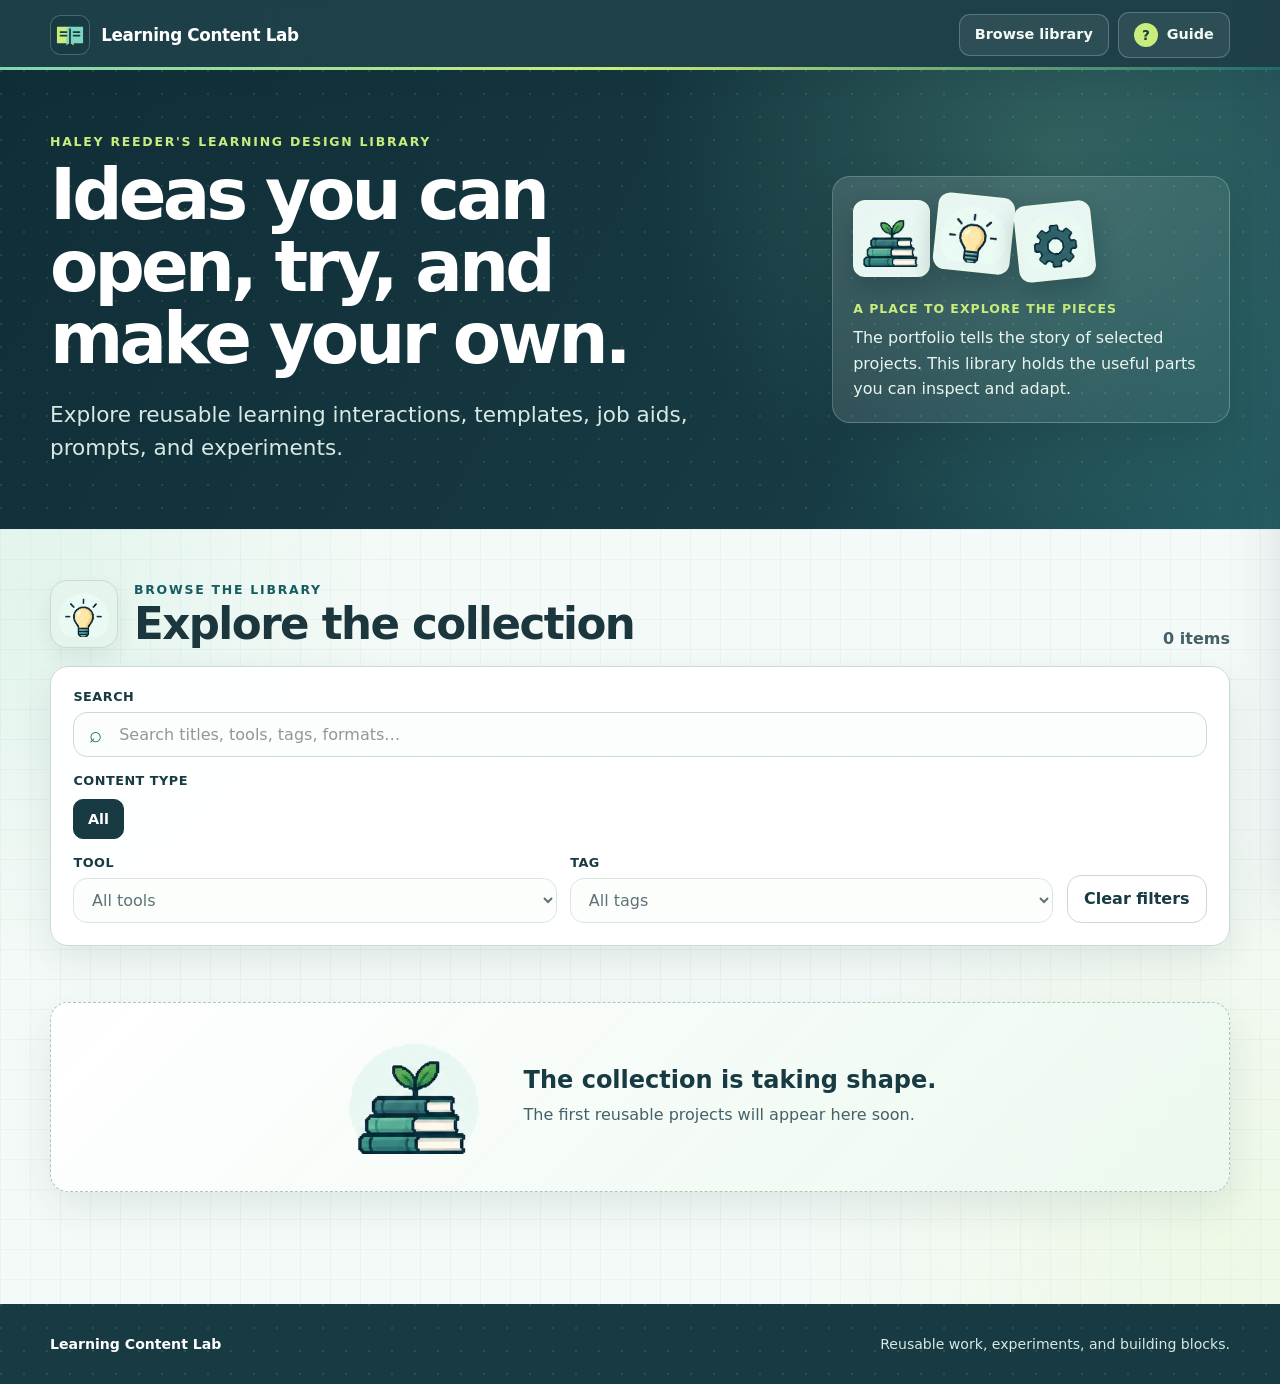
==== commit 41dadc62: "Clarify navigation and enrich library backgrounds" ====
--- a/index.html
+++ b/index.html
@@ -21,10 +21,10 @@
         <span class="brand-mark" aria-hidden="true"><img src="assets/site/favicon.svg" alt=""></span>
         <span>Learning Content Lab</span>
       </a>
-      <div class="public-header-actions">
-        <span class="header-note">Browse · Try · Adapt</span>
-        <button class="public-guide-button" type="button" data-public-guide-open><span aria-hidden="true">?</span><span class="guide-label">Guide</span></button>
-      </div>
+      <nav class="public-header-actions" aria-label="Main navigation">
+        <a class="public-nav-link" href="#library-heading">Browse library</a>
+        <button class="public-guide-button" type="button" data-public-guide-open><span class="guide-icon" aria-hidden="true">?</span><span class="guide-label">Guide</span></button>
+      </nav>
     </div>
   </header>
 
@@ -79,9 +79,12 @@
     <section class="library-section" aria-labelledby="library-heading">
       <div class="page-shell">
         <div class="section-heading">
-          <div>
+          <div class="section-title-group">
+            <img class="section-accent" src="assets/site/illustrations/ideas.webp" alt="">
+            <div>
             <p class="eyebrow">Browse the library</p>
             <h2 id="library-heading">Explore the collection</h2>
+            </div>
           </div>
           <p id="results-count" class="results-count" aria-live="polite">Loading library…</p>
         </div>
--- a/css/studio-public.css
+++ b/css/studio-public.css
@@ -74,3 +74,111 @@
   .empty-illustration { width: 104px; }
   .header-inner { min-height: 64px; }
 }
+
+/* A patterned field keeps the catalog lively while white controls stay clear. */
+body {
+  background-color: var(--studio-paper);
+  background-image:
+    radial-gradient(circle at 8% 12%, rgba(129,213,177,.24), transparent 26rem),
+    radial-gradient(circle at 94% 78%, rgba(200,237,124,.18), transparent 30rem),
+    linear-gradient(rgba(32,110,112,.055) 1px, transparent 1px),
+    linear-gradient(90deg, rgba(32,110,112,.055) 1px, transparent 1px);
+  background-size: auto, auto, 34px 34px, 34px 34px;
+  background-attachment: fixed;
+}
+.site-header { border-bottom: 0; }
+.site-header::after {
+  content: "";
+  position: absolute;
+  inset: auto 0 0;
+  height: 3px;
+  background: linear-gradient(90deg, var(--studio-mint), var(--studio-lime) 48%, var(--studio-teal));
+}
+.header-inner { gap: 1.5rem; }
+.site-header .brand { font-size: 1.05rem; font-weight: 760; white-space: nowrap; }
+.public-header-actions { gap: .55rem; margin-left: auto; }
+.public-nav-link, .public-guide-button, .header-back {
+  display: inline-flex;
+  align-items: center;
+  justify-content: center;
+  min-height: 42px;
+  padding: .62rem .95rem;
+  border: 1px solid rgba(232,247,238,.24);
+  border-radius: 11px;
+  color: #f2faf5;
+  background: rgba(255,255,255,.07);
+  font-size: .9rem;
+  font-weight: 720;
+  line-height: 1.2;
+  text-decoration: none;
+  white-space: nowrap;
+}
+.public-nav-link:hover, .public-guide-button:hover, .header-back:hover {
+  border-color: var(--studio-lime);
+  color: var(--studio-deep);
+  background: var(--studio-lime);
+}
+.public-guide-button { min-width: 0; gap: .55rem; cursor: pointer; }
+.public-guide-button .guide-icon {
+  display: grid;
+  place-items: center;
+  flex: 0 0 24px;
+  width: 24px;
+  height: 24px;
+  border-radius: 50%;
+  color: var(--studio-deep);
+  background: var(--studio-lime);
+  font-size: .85rem;
+  font-weight: 850;
+}
+.public-guide-button .guide-label {
+  display: inline;
+  flex: 0 1 auto;
+  width: auto;
+  height: auto;
+  border-radius: 0;
+  color: inherit;
+  background: transparent;
+  font-size: inherit;
+  white-space: nowrap;
+}
+.hero, .item-hero {
+  background-color: var(--studio-deep);
+  background-image:
+    radial-gradient(circle at 1px 1px, rgba(200,237,124,.12) 1px, transparent 0),
+    radial-gradient(circle at 82% 18%, rgba(129,213,177,.23), transparent 25rem),
+    linear-gradient(120deg, var(--studio-deeper), var(--studio-deep) 68%, #255e64);
+  background-size: 23px 23px, auto, auto;
+}
+.hero-note { background: linear-gradient(135deg, rgba(255,255,255,.13), rgba(255,255,255,.045)); }
+.hero-art { gap: .3rem; padding: .2rem 0 .65rem; }
+.hero-art img { width: clamp(64px, 6vw, 86px); height: clamp(64px, 6vw, 86px); border: 3px solid #e8f8ed; box-shadow: 0 12px 24px rgba(6,31,37,.24); }
+.hero-art img:nth-child(2) { transform: rotate(6deg) translateY(-5px); }
+.hero-art img:nth-child(3) { transform: rotate(-6deg) translateY(3px); }
+.library-section, .item-content {
+  background-color: var(--studio-paper);
+  background-image:
+    radial-gradient(circle at 2% 9%, rgba(129,213,177,.16), transparent 23rem),
+    radial-gradient(circle at 96% 92%, rgba(200,237,124,.14), transparent 27rem),
+    linear-gradient(rgba(32,110,112,.045) 1px, transparent 1px),
+    linear-gradient(90deg, rgba(32,110,112,.045) 1px, transparent 1px);
+  background-size: auto, auto, 30px 30px, 30px 30px;
+}
+.section-title-group { display: flex; align-items: center; gap: 1rem; }
+.section-accent { width: 68px; height: 68px; object-fit: contain; flex: 0 0 auto; padding: .35rem; border: 1px solid var(--studio-line); border-radius: 17px; background: #e6f5ec; box-shadow: 0 9px 20px rgba(16,46,55,.07); }
+.controls, .library-card, .item-section, .sidebar-card { background: rgba(255,255,255,.97); }
+.empty-state { background: linear-gradient(135deg, rgba(255,255,255,.98), rgba(235,248,238,.95)); box-shadow: var(--shadow); }
+.site-footer { background-image: radial-gradient(circle at 1px 1px, rgba(200,237,124,.12) 1px, transparent 0); background-size: 23px 23px; }
+
+@media (max-width: 680px) {
+  .site-header .brand { min-width: 0; font-size: .9rem; white-space: normal; line-height: 1.1; }
+  .public-header-actions { gap: .35rem; }
+  .public-nav-link { padding: .58rem .65rem; font-size: .82rem; }
+  .public-guide-button { width: 42px; min-width: 42px; padding: 0; }
+  .public-guide-button .guide-label { display: none; }
+  .section-accent { width: 54px; height: 54px; }
+}
+@media (max-width: 420px) {
+  .site-header .brand span:last-child { max-width: 112px; }
+  .public-nav-link { font-size: .76rem; }
+}
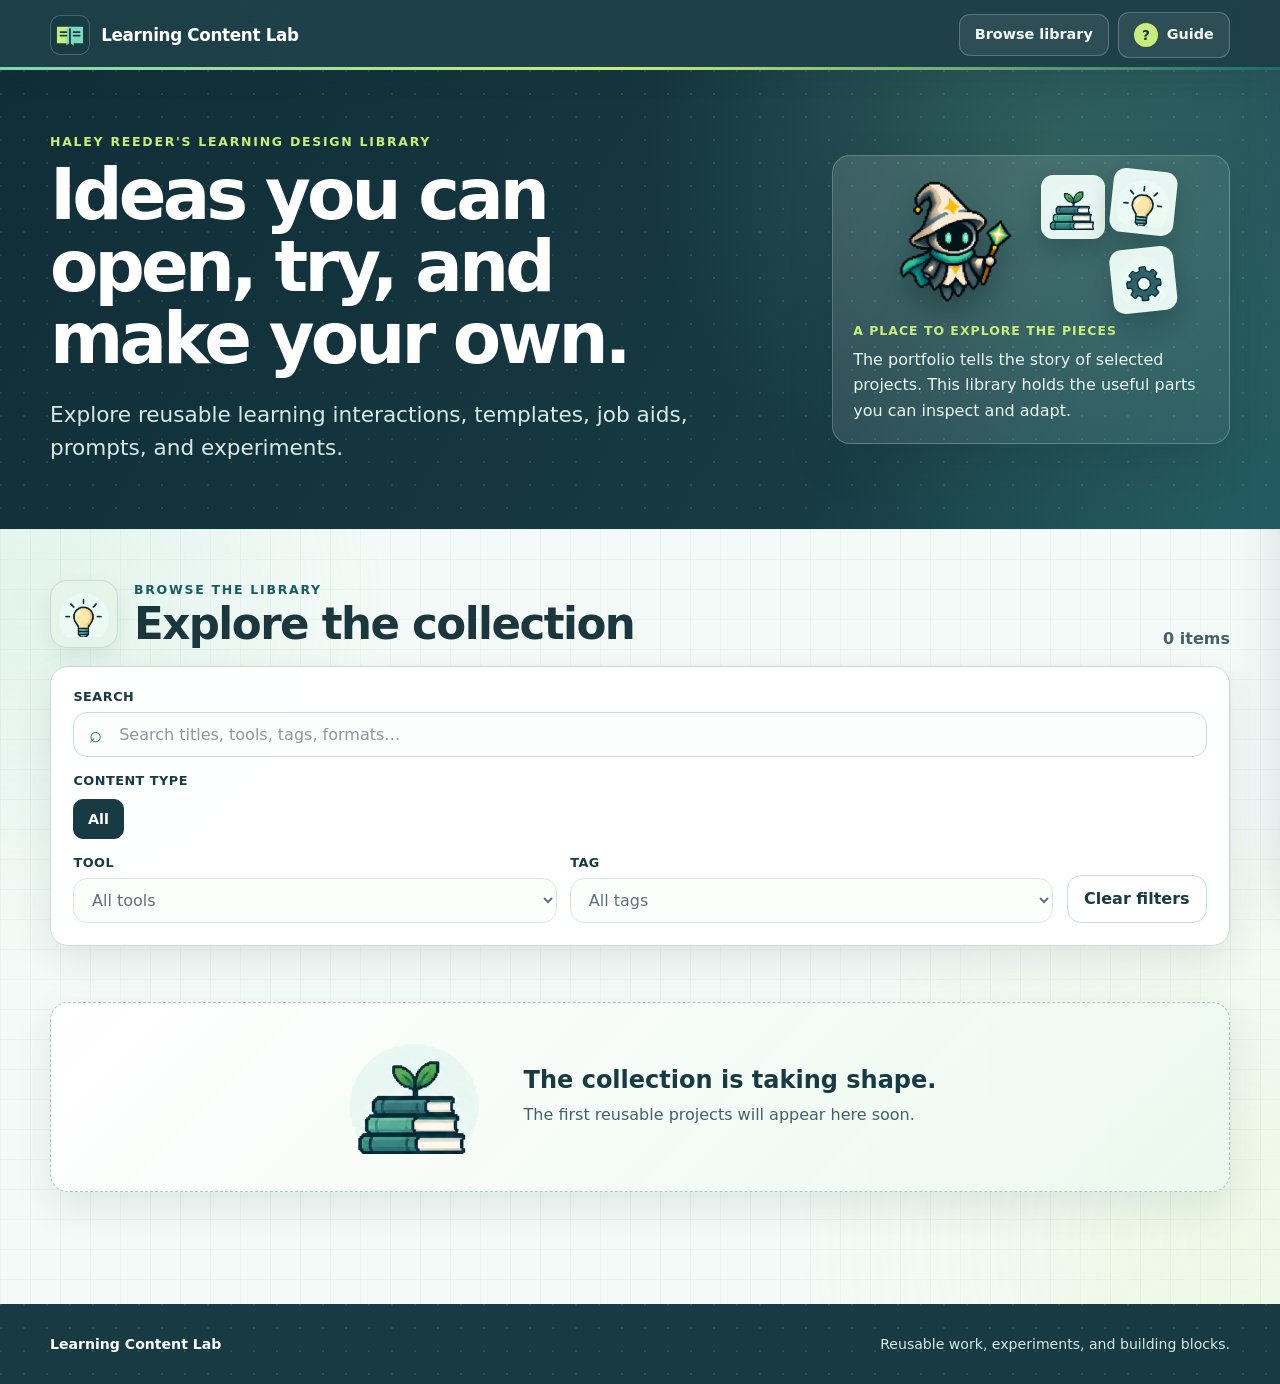
==== commit cfad6bca: "Add mascot branding and release previews" ====
--- a/index.html
+++ b/index.html
@@ -6,6 +6,14 @@
   <meta name="description" content="Browse reusable instructional-design templates, interactions, prompts, code, resources, and experiments.">
   <meta name="theme-color" content="#173a43">
   <title>Learning Content Lab</title>
+  <link rel="canonical" href="https://reeder-design.github.io/id-content-library/">
+  <meta property="og:type" content="website">
+  <meta property="og:title" content="Learning Content Lab | Haley Reeder">
+  <meta property="og:description" content="Reusable learning ideas you can open, try, and make your own.">
+  <meta property="og:url" content="https://reeder-design.github.io/id-content-library/">
+  <meta property="og:image" content="https://reeder-design.github.io/id-content-library/assets/site/social-preview.png">
+  <meta property="og:image:alt" content="Learning Content Lab, a reusable learning design library by Haley Reeder">
+  <meta name="twitter:card" content="summary_large_image">
   <link rel="icon" type="image/svg+xml" href="assets/site/favicon.svg">
   <link rel="stylesheet" href="css/styles.css">
   <link rel="stylesheet" href="css/item-pages.css">
@@ -69,7 +77,10 @@
           <p class="lede">Explore reusable learning interactions, templates, job aids, prompts, and experiments.</p>
         </div>
         <aside class="hero-note" aria-label="About this library">
-          <div class="hero-art" aria-hidden="true"><img src="assets/site/illustrations/learning.webp" alt=""><img src="assets/site/illustrations/ideas.webp" alt=""><img src="assets/site/illustrations/tools.webp" alt=""></div>
+          <div class="hero-mascot-scene" aria-hidden="true">
+            <img class="hero-mascot" src="assets/site/mascot-wave.png" alt="" width="627" height="627">
+            <div class="hero-art"><img src="assets/site/illustrations/learning.webp" alt=""><img src="assets/site/illustrations/ideas.webp" alt=""><img src="assets/site/illustrations/tools.webp" alt=""></div>
+          </div>
           <p class="hero-note-label">A place to explore the pieces</p>
           <p>The portfolio tells the story of selected projects. This library holds the useful parts you can inspect and adapt.</p>
         </aside>
--- a/css/item-pages.css
+++ b/css/item-pages.css
@@ -68,6 +68,10 @@
   margin-bottom: 1.25rem;
   font-size: clamp(2.8rem, 6vw, 5.8rem);
 }
+.item-support-icon { display: block; width: 78px; height: 78px; object-fit: contain; margin-bottom: 1rem; padding: .5rem; border: 1px solid rgba(36,118,109,.2); border-radius: 17px; background: #e2f5e8; }
+.connected-list { display: grid; gap: .55rem; margin: .6rem 0 0; padding: 0; list-style: none; }
+.connected-list a { display: block; padding: .65rem .8rem; border: 1px solid var(--line); border-radius: 10px; color: var(--pine-blue); background: #f3faf6; font-weight: 750; text-decoration: none; overflow-wrap: anywhere; }
+.connected-list a:hover { background: #e1f5e8; }
 
 .item-summary {
   max-width: 760px;
--- a/css/studio-public.css
+++ b/css/studio-public.css
@@ -45,6 +45,12 @@
 .library-card { border: 1px solid var(--studio-line); border-radius: 17px; background: #fff; box-shadow: 0 8px 24px rgba(16,46,55,.05); }
 .library-card:hover { border-color: var(--studio-teal); box-shadow: var(--shadow); }
 .library-card.is-archived { background: #f0f4f2; }
+.card-thumbnail-link { position: relative; }
+.card-support-icon { position: absolute; right: .8rem; bottom: .8rem; display: grid; place-items: center; width: 54px; height: 54px; padding: .3rem; border: 2px solid #fff; border-radius: 13px; background: #dff3e0; box-shadow: 0 6px 18px rgba(16,46,55,.24); }
+.card-support-icon img { width: 100%; height: 100%; object-fit: contain; }
+.card-connected-links { display: flex; flex-wrap: wrap; gap: .4rem; margin: .25rem 0 .8rem; }
+.card-connected-link { padding: .3rem .55rem; border: 1px solid var(--studio-line); border-radius: 8px; color: var(--studio-teal-hover); background: #f2faf5; font-size: .73rem; font-weight: 750; text-decoration: none; }
+.card-connected-link:hover { background: #dff3e0; }
 .card-type, .section-kicker, .item-facts dt { color: var(--studio-teal-hover); }
 .card-title, .item-facts dd { color: var(--ink); }
 .card-summary { color: var(--ink-soft); }
@@ -155,6 +161,11 @@
 .hero-art img { width: clamp(64px, 6vw, 86px); height: clamp(64px, 6vw, 86px); border: 3px solid #e8f8ed; box-shadow: 0 12px 24px rgba(6,31,37,.24); }
 .hero-art img:nth-child(2) { transform: rotate(6deg) translateY(-5px); }
 .hero-art img:nth-child(3) { transform: rotate(-6deg) translateY(3px); }
+.hero-mascot-scene { display: flex; align-items: center; justify-content: center; gap: clamp(.4rem, 1vw, 1rem); margin: -.25rem 0 .65rem; }
+.hero-mascot-scene .hero-mascot { display: block; flex: 0 0 auto; width: clamp(110px, 11vw, 158px); height: auto; border: 0; border-radius: 0; background: transparent; box-shadow: none; filter: drop-shadow(0 14px 13px rgba(2, 25, 29, .3)); }
+.hero-mascot-scene .hero-art { display: grid; grid-template-columns: repeat(2, minmax(0, 1fr)); gap: .4rem; margin: 0; padding: 0; }
+.hero-mascot-scene .hero-art img { width: clamp(48px, 5vw, 64px); height: clamp(48px, 5vw, 64px); }
+.hero-mascot-scene .hero-art img:last-child { grid-column: 2; }
 .library-section, .item-content {
   background-color: var(--studio-paper);
   background-image:
